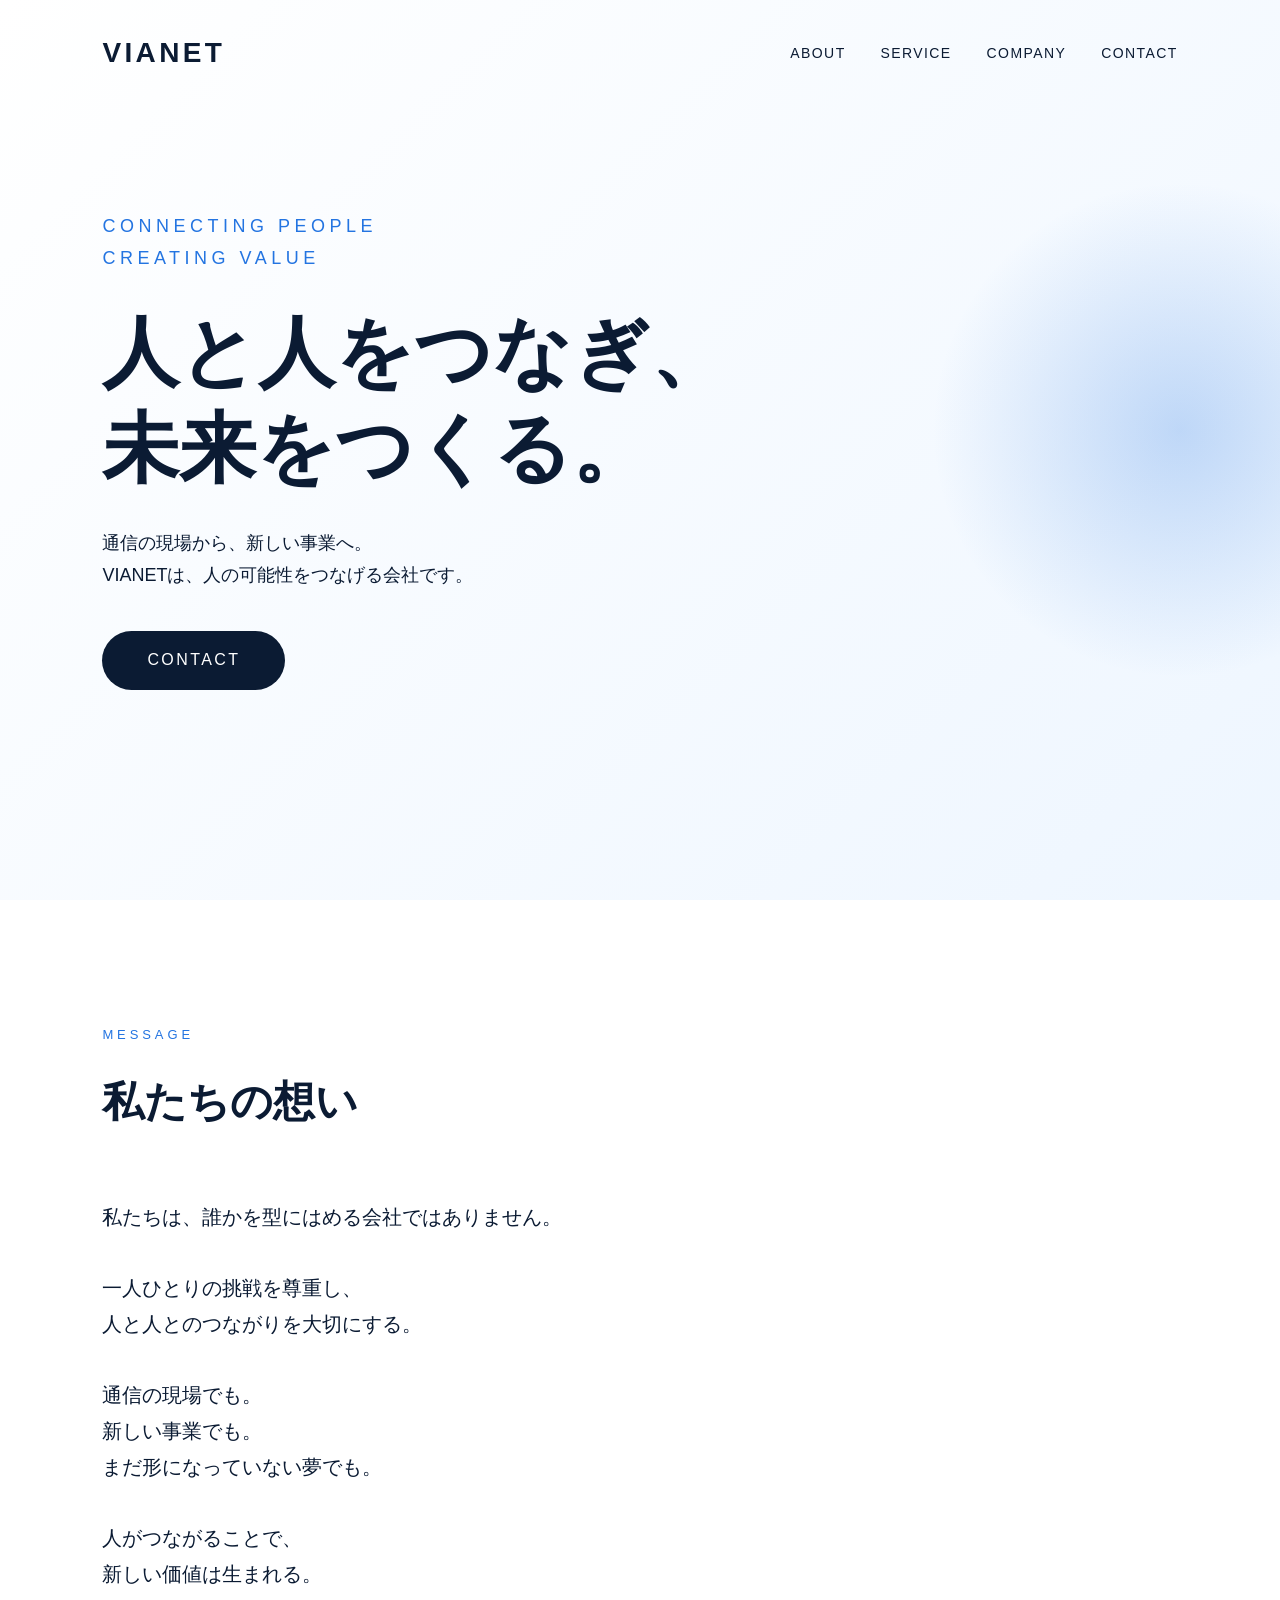
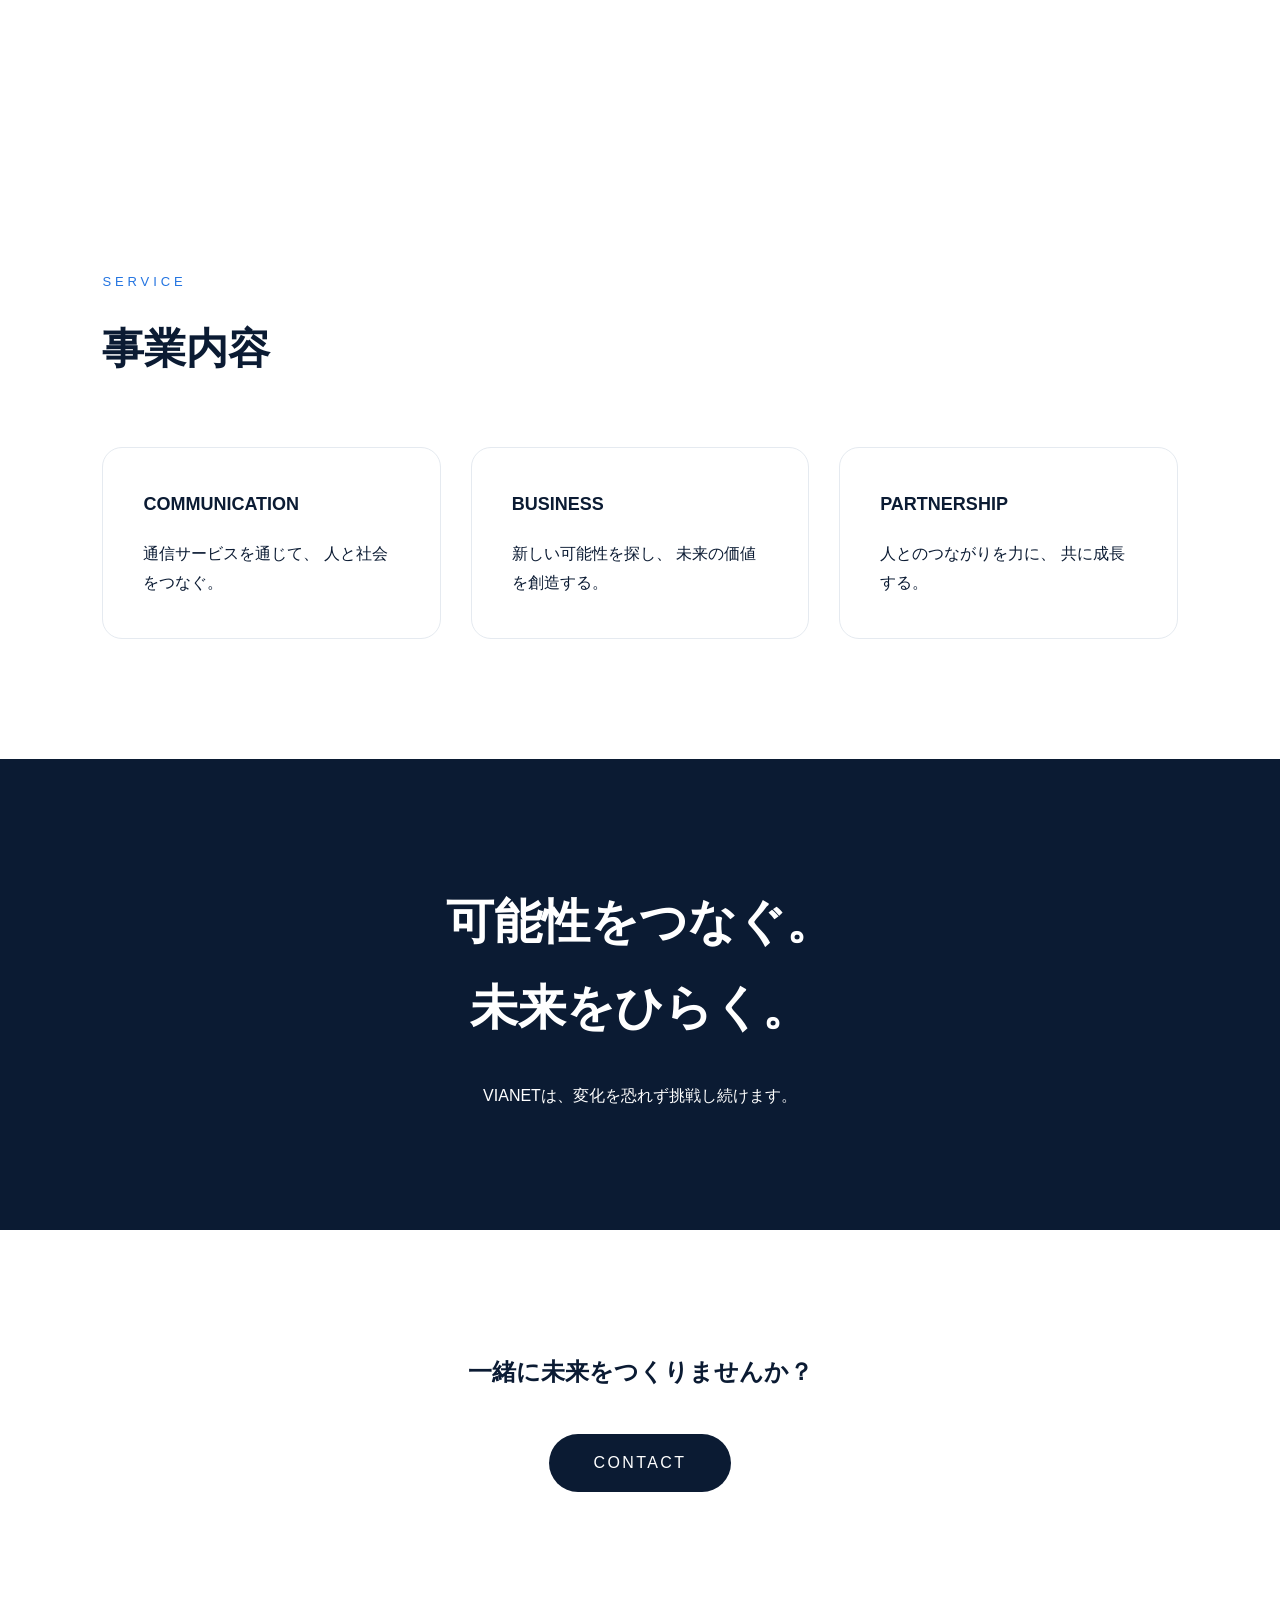
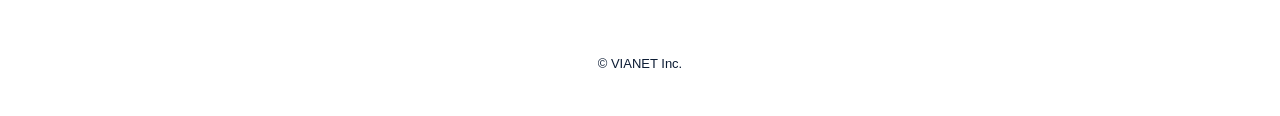
==== index.html @ 26346aeb "index.html を更新" ====
<!DOCTYPE html>
<html lang="ja">
<head>
  <meta charset="UTF-8">
  <meta name="viewport" content="width=device-width, initial-scale=1.0">
  <title>VIANET | 人と人をつなぎ、新しい価値を生み出す</title>
  <meta name="description" content="VIANETは通信を軸に、人と人とのつながりから新しい価値を創造する会社です。">
  <link rel="stylesheet" href="css/style.css">
  <link rel="stylesheet" href="css/responsive.css">
</head>
<body>
<header class="header">
  <div class="logo">
    VIANET
  </div>
  <nav>
    <a href="about.html">ABOUT</a>
    <a href="service.html">SERVICE</a>
    <a href="company.html">COMPANY</a>
    <a href="contact.html">CONTACT</a>
  </nav>
</header>
<main>
<section class="hero">
  <div class="hero-glow"></div>
  <div class="hero-content">
<p class="hero-sub">
  CONNECTING PEOPLE<br>
  CREATING VALUE
</p>
<h1>
  人と人をつなぎ、<br>
  未来をつくる。
</h1>
<p>
  通信の現場から、新しい事業へ。<br>
  VIANETは、人の可能性をつなげる会社です。
</p>
<a href="contact.html" class="btn">
  CONTACT
</a>
  </div>
</section>
<section class="message reveal">
<div class="section-title">
  <span>MESSAGE</span>
  <h2>私たちの想い</h2>
</div>
<div class="message-text">
<p>
私たちは、誰かを型にはめる会社ではありません。
</p>
<p>
一人ひとりの挑戦を尊重し、<br>
人と人とのつながりを大切にする。
</p>
<p>
通信の現場でも。<br>
新しい事業でも。<br>
まだ形になっていない夢でも。
</p>
<p>
人がつながることで、<br>
新しい価値は生まれる。
</p>
</div>
</section>
<section class="service reveal">
<div class="section-title">
<span>SERVICE</span>
<h2>事業内容</h2>
</div>
<div class="cards">
<div class="card reveal delay1">
<h3>COMMUNICATION</h3>
<p>
通信サービスを通じて、
人と社会をつなぐ。
</p>
</div>
<div class="card reveal delay2">
<h3>BUSINESS</h3>
<p>
新しい可能性を探し、
未来の価値を創造する。
</p>
</div>
<div class="card reveal delay3">
<h3>PARTNERSHIP</h3>
<p>
人とのつながりを力に、
共に成長する。
</p>
</div>
</div>
</section>
<section class="vision reveal">
<h2>
可能性をつなぐ。<br>
未来をひらく。
</h2>
<p>
VIANETは、変化を恐れず挑戦し続けます。
</p>
</section>
<section class="contact-area">
<h2>
一緒に未来をつくりませんか？
</h2>
<a href="contact.html" class="btn">
CONTACT
</a>
</section>
</main>
<footer>
<p>
© VIANET Inc.
</p>
</footer>
<script src="js/main.js"></script>
</body>
</html>
---- css/style.css ----
* {
    margin: 0;
    padding: 0;
    box-sizing: border-box;
    }

body {
font-family:
“Noto Sans JP”,
sans-serif;
color: #0b1b33;
background: #ffffff;
line-height: 1.8;
}

a {
text-decoration: none;
color: inherit;
}

.header {
width: 100%;
padding: 28px 8%;
display: flex;
justify-content: space-between;
align-items: center;
position: absolute;
top: 0;
z-index: 10;
}

.logo {
font-size: 28px;
font-weight: 800;
letter-spacing: 0.12em;
}

.header nav {
display: flex;
gap: 35px;
font-size: 14px;
letter-spacing: 0.1em;
}

.hero {
min-height: 100vh;
display: flex;
align-items: center;
padding: 0 8%;
background:
linear-gradient(
135deg,
#ffffff 0%,
#eef6ff 100%
);
}

.hero-sub {
font-size: 14px;
letter-spacing: .25em;
color: #2374e1;
margin-bottom: 30px;
}

.hero h1 {
font-size: clamp(42px,6vw,82px);
line-height: 1.25;
margin-bottom: 30px;
}

.hero p {
font-size: 18px;
}

.btn {
display: inline-block;
margin-top: 40px;
padding: 15px 45px;
border-radius: 50px;
background: #0b1b33;
color: white;
letter-spacing: .15em;
}

section {
padding: 120px 8%;
}

.section-title span {
color:#2374e1;
letter-spacing:.3em;
font-size:13px;
}

.section-title h2 {
font-size:42px;
margin-top:15px;
}

.message-text {
margin-top:60px;
font-size:20px;
}

.message-text p {
margin-bottom:35px;
}

.cards {
display:grid;
grid-template-columns:repeat(3,1fr);
gap:30px;
margin-top:60px;
}

.card {
padding:40px;
border:1px solid #e5eaf0;
border-radius:20px;
}

.card h3 {
font-size:18px;
margin-bottom:20px;
}

.vision {
background:#0b1b33;
color:white;
text-align:center;
}

.vision h2 {
font-size:48px;
margin-bottom:30px;
}

.contact-area {
text-align:center;
}

footer {
padding:40px;
text-align:center;
font-size:13px;
}
/* =====================
   HERO LIGHT ANIMATION
===================== */


.hero {
  position: relative;
  overflow: hidden;
}


.hero-glow {

  position: absolute;

  width: 500px;
  height: 500px;

  background:
  radial-gradient(
    circle,
    rgba(35,116,225,0.25),
    transparent 70%
  );


  top:20%;
  right:-150px;


  animation:
  glowMove 8s ease-in-out infinite;

}


.hero-content {
  position: relative;
  z-index: 2;
}



@keyframes glowMove {

0% {

 transform:
 translate(0,0)
 scale(1);

}


50% {

 transform:
 translate(-80px,40px)
 scale(1.2);

}


100% {

 transform:
 translate(0,0)
 scale(1);

}

}
/* =====================
   SCROLL ANIMATION
===================== */


.reveal {

  opacity: 0;

  transform:
  translateY(40px);

  transition:
  1s ease;

}


.reveal.active {

  opacity:1;

  transform:
  translateY(0);

}
---- css/responsive.css ----
/* ==========================
VIANET Mobile Responsive
========================== */

@media screen and (max-width: 768px) {

/* HEADER */

.header {
padding: 20px 6%;
}

.logo {
font-size: 22px;
letter-spacing: 0.1em;
}

/* NAV */

.header nav {
display: none;
}

/* HERO */

.hero {
min-height: 100svh;
padding: 100px 6% 60px;
}

.hero-content {
width: 100%;
}

.hero-sub {
font-size: 11px;
letter-spacing: .22em;
margin-bottom: 20px;
}

.hero h1 {
font-size: 42px;
line-height: 1.35;
margin-bottom: 25px;
}

.hero p {
font-size: 15px;
line-height: 1.8;
}

/* BUTTON */

.btn {
padding: 14px 36px;
font-size: 13px;
}

/* SECTION */

section {
padding: 75px 6%;
}

.section-title span {
font-size: 11px;
}

.section-title h2 {
font-size: 30px;
}

/* MESSAGE */

.message-text {
margin-top: 35px;
font-size: 16px;
line-height: 2;
}

.message-text p {
margin-bottom: 25px;
}

/* SERVICE */

.cards {
grid-template-columns: 1fr;
gap: 18px;
margin-top: 35px;
}

.card {
padding: 28px;
}

.card h3 {
font-size: 16px;
}

/* VISION */

.vision h2 {
font-size: 32px;
line-height: 1.45;
}

.vision p {
font-size: 14px;
}

/* CONTACT */

.contact-area h2 {
font-size: 26px;
line-height: 1.5;
}

/* FOOTER */

footer {
padding: 30px 15px;
font-size: 12px;
}

}
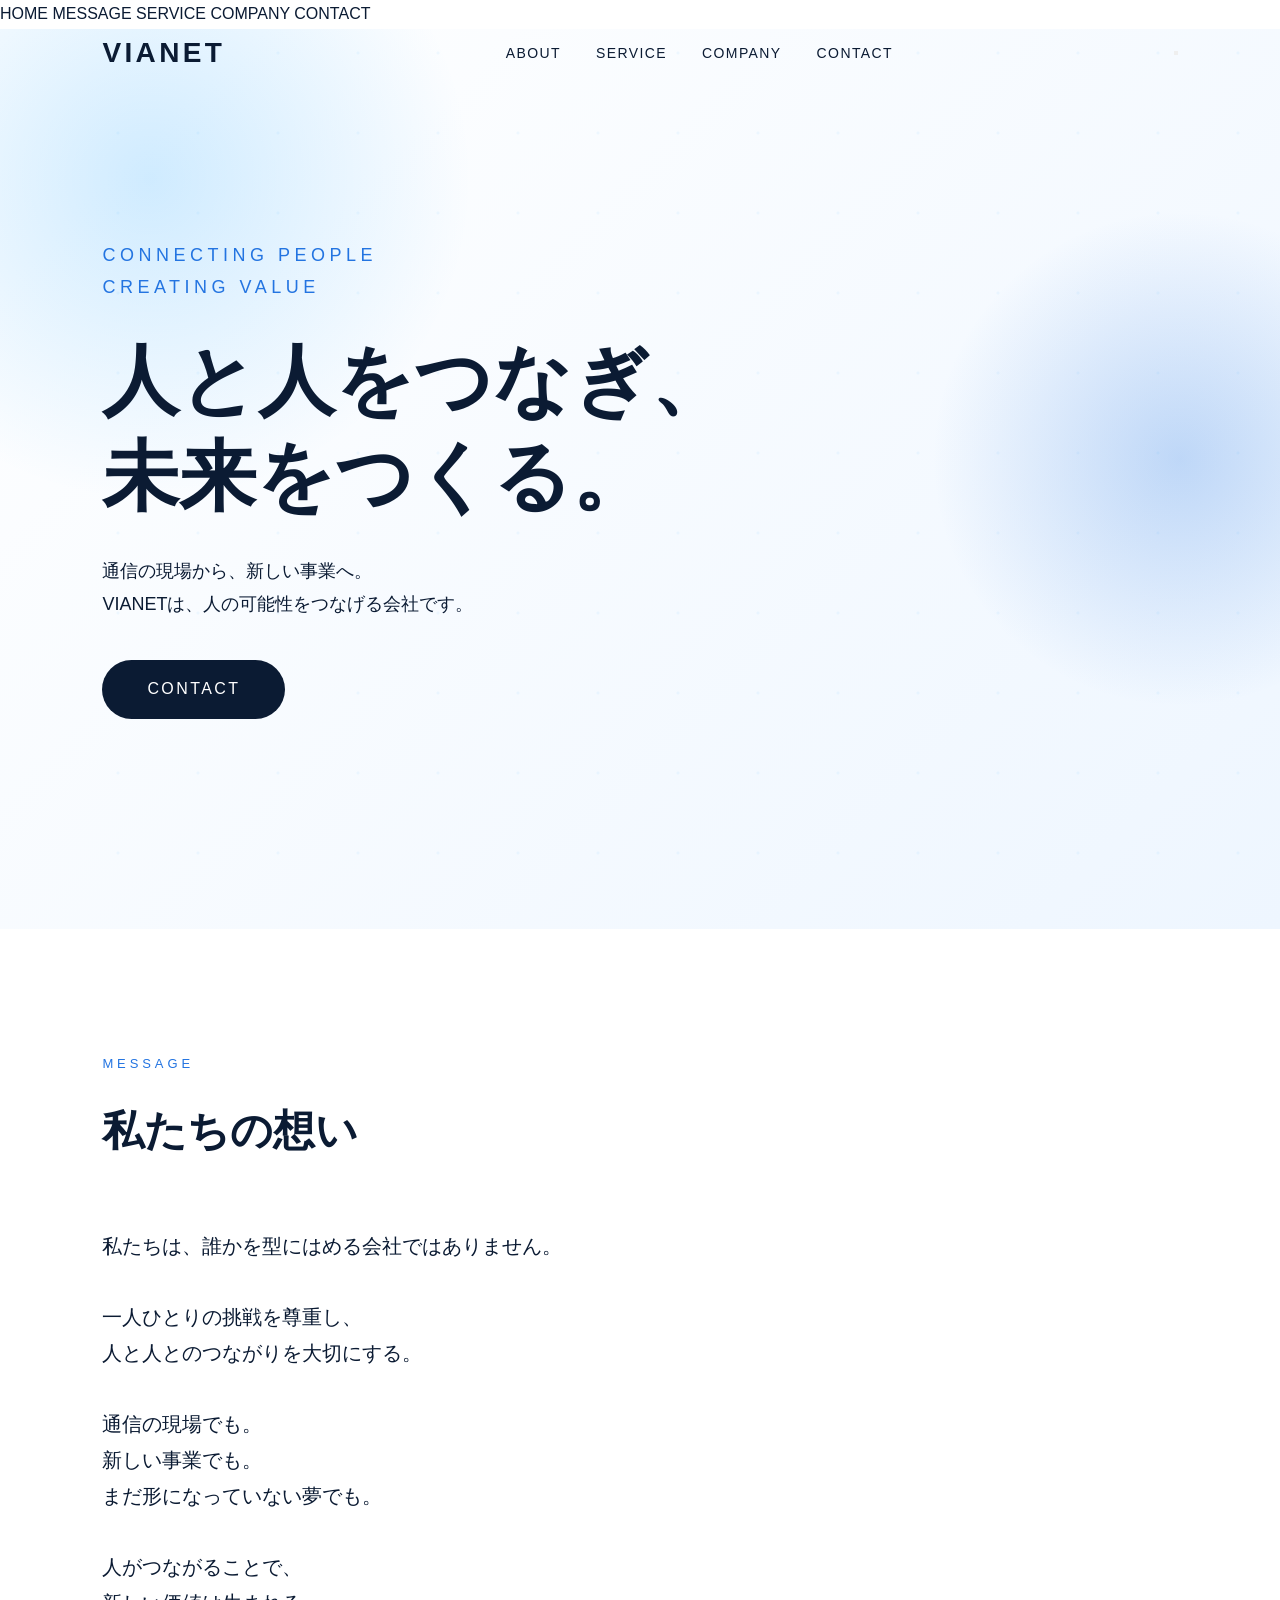
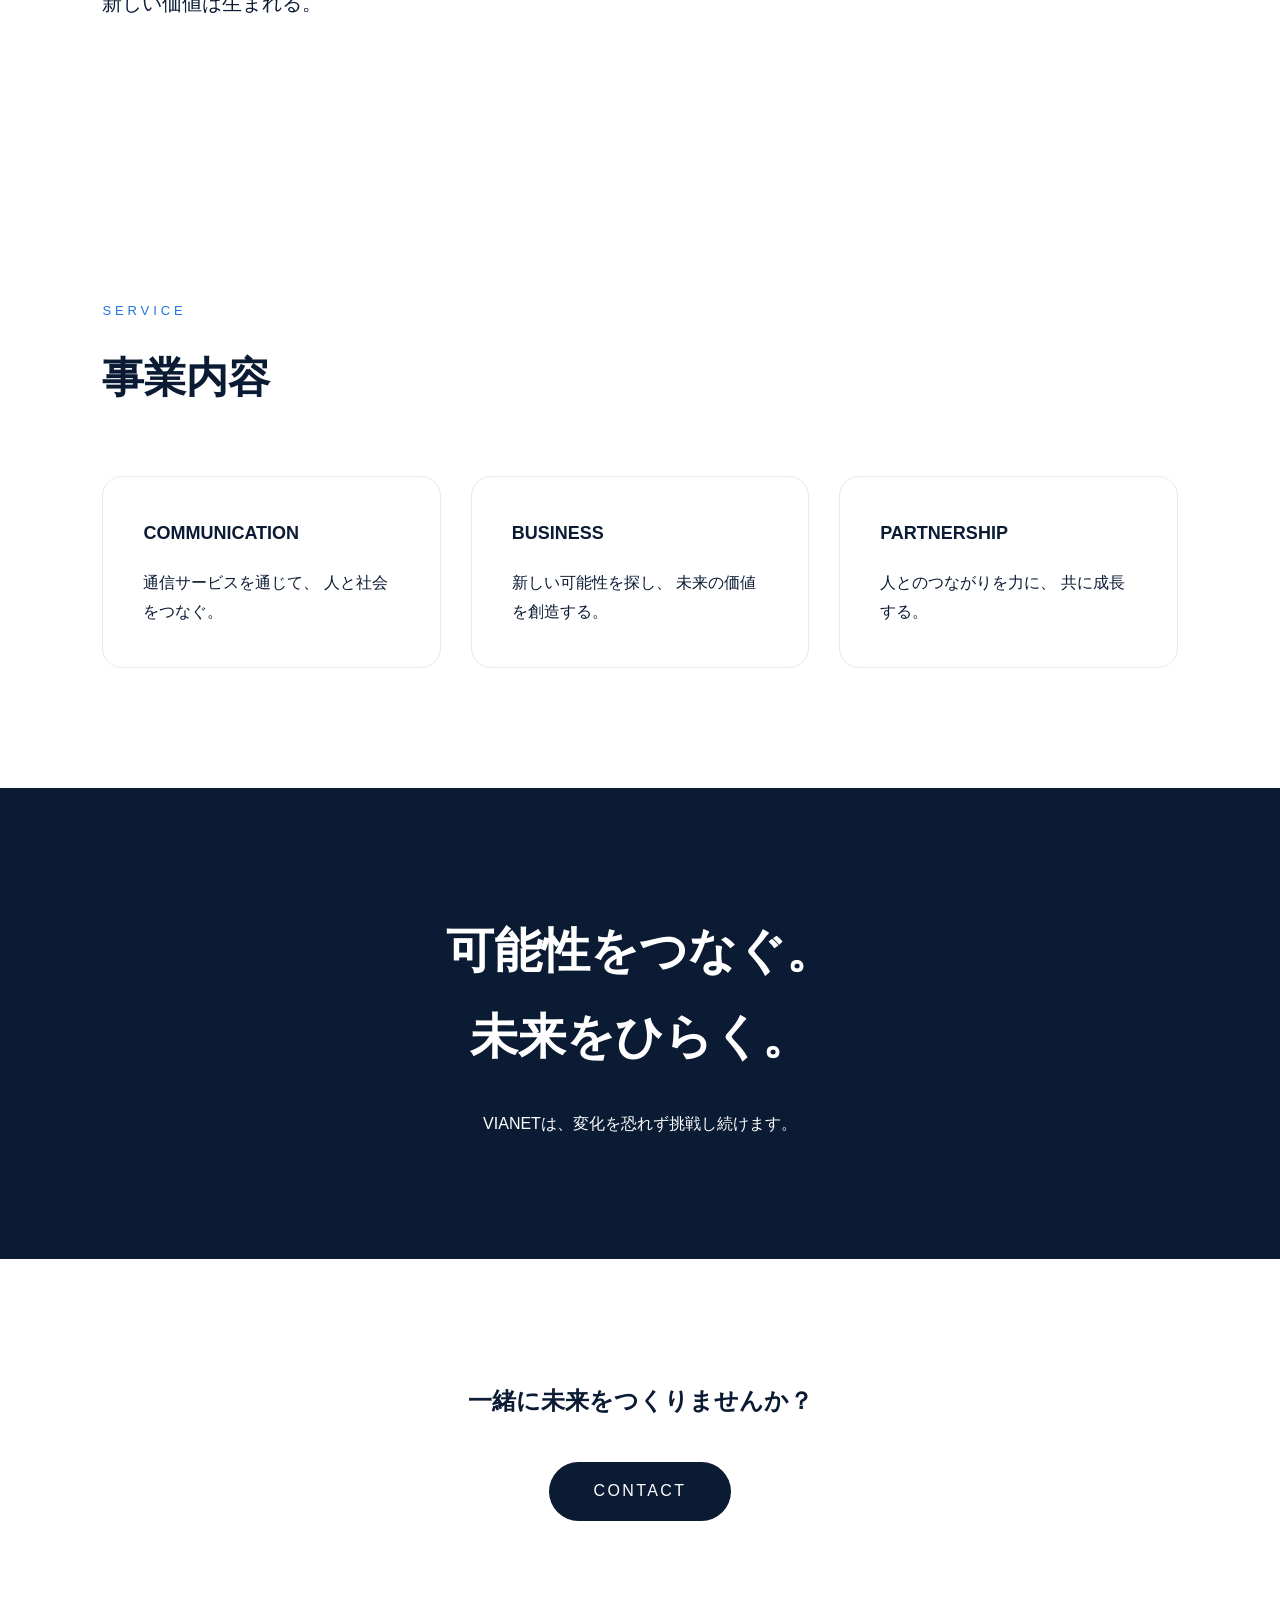
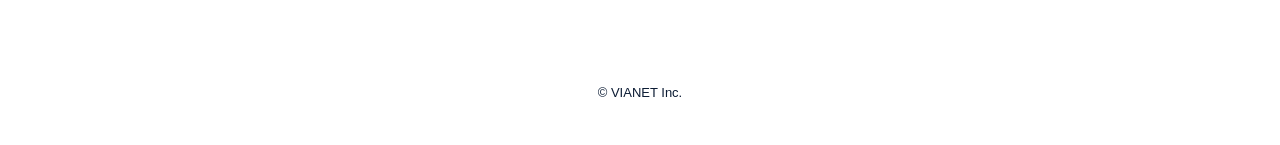
==== commit 4549893f: "index.html を更新" ====
--- a/index.html
+++ b/index.html
@@ -19,24 +19,52 @@
     <a href="company.html">COMPANY</a>
     <a href="contact.html">CONTACT</a>
   </nav>
+<button class="menu-btn">
+  <span></span>
+  <span></span>
+  <span></span>
+</button>
 </header>
+<div class="mobile-menu">
+
+  <a href="#home">
+    HOME
+  </a>
+
+  <a href="#message">
+    MESSAGE
+  </a>
+
+  <a href="#service">
+    SERVICE
+  </a>
+
+  <a href="#company">
+    COMPANY
+  </a>
+
+  <a href="#contact">
+    CONTACT
+  </a>
+
+</div>
 <main>
 <section class="hero">
   <div class="hero-glow"></div>
   <div class="hero-content">
-<p class="hero-sub">
+<p class="hero-sub hero-fade delay1">
   CONNECTING PEOPLE<br>
   CREATING VALUE
 </p>
-<h1>
+<h1 class="hero-fade delay2">
   人と人をつなぎ、<br>
   未来をつくる。
 </h1>
-<p>
+<p class="hero-fade delay3">
   通信の現場から、新しい事業へ。<br>
   VIANETは、人の可能性をつなげる会社です。
 </p>
-<a href="contact.html" class="btn">
+<a href="contact.html" class="btn hero-fade delay4">
   CONTACT
 </a>
   </div>
--- a/css/style.css
+++ b/css/style.css
@@ -241,4 +241,195 @@
   transform:
   translateY(0);
 
+}
+/* =====================
+   SERVICE CARD DELAY
+===================== */
+
+
+.delay1 {
+
+  transition-delay: 0.1s;
+
+}
+
+
+.delay2 {
+
+  transition-delay: 0.3s;
+
+}
+
+
+.delay3 {
+
+  transition-delay: 0.5s;
+
+}
+/* =====================
+   HERO TEXT ANIMATION
+===================== */
+
+
+.hero-fade {
+
+  opacity: 0;
+
+  transform:
+  translateY(30px);
+
+  animation:
+  heroShow 1s ease forwards;
+
+}
+
+
+.hero-fade.delay1 {
+
+  animation-delay:0.3s;
+
+}
+
+
+.hero-fade.delay2 {
+
+  animation-delay:0.6s;
+
+}
+
+
+.hero-fade.delay3 {
+
+  animation-delay:0.9s;
+
+}
+
+
+.hero-fade.delay4 {
+
+  animation-delay:1.2s;
+
+}
+
+
+
+@keyframes heroShow {
+
+from {
+
+  opacity:0;
+
+  transform:
+  translateY(30px);
+
+}
+
+
+to {
+
+  opacity:1;
+
+  transform:
+  translateY(0);
+
+}
+
+}
+/* =====================
+   FUTURE NETWORK EFFECT
+===================== */
+
+
+.hero::before {
+
+  content:"";
+
+  position:absolute;
+
+  width:700px;
+  height:700px;
+
+  top:-200px;
+  left:-200px;
+
+
+  background:
+  radial-gradient(
+    circle,
+    rgba(0,150,255,0.18),
+    transparent 65%
+  );
+
+
+  animation:
+  networkPulse 10s ease-in-out infinite;
+
+}
+
+
+.hero::after {
+
+  content:"";
+
+  position:absolute;
+
+  width:100%;
+  height:100%;
+
+
+  background:
+  radial-gradient(
+    circle at 20% 30%,
+    rgba(0,150,255,0.12) 1px,
+    transparent 2px
+  );
+
+
+  background-size:
+  80px 80px;
+
+
+  opacity:.4;
+
+  animation:
+  particleMove 20s linear infinite;
+
+}
+
+
+
+@keyframes networkPulse {
+
+0%,100% {
+
+transform:scale(1);
+
+}
+
+
+50% {
+
+transform:scale(1.15);
+
+}
+
+}
+
+
+
+@keyframes particleMove {
+
+from {
+
+transform:translateY(0);
+
+}
+
+
+to {
+
+transform:translateY(-80px);
+
+}
+
 }
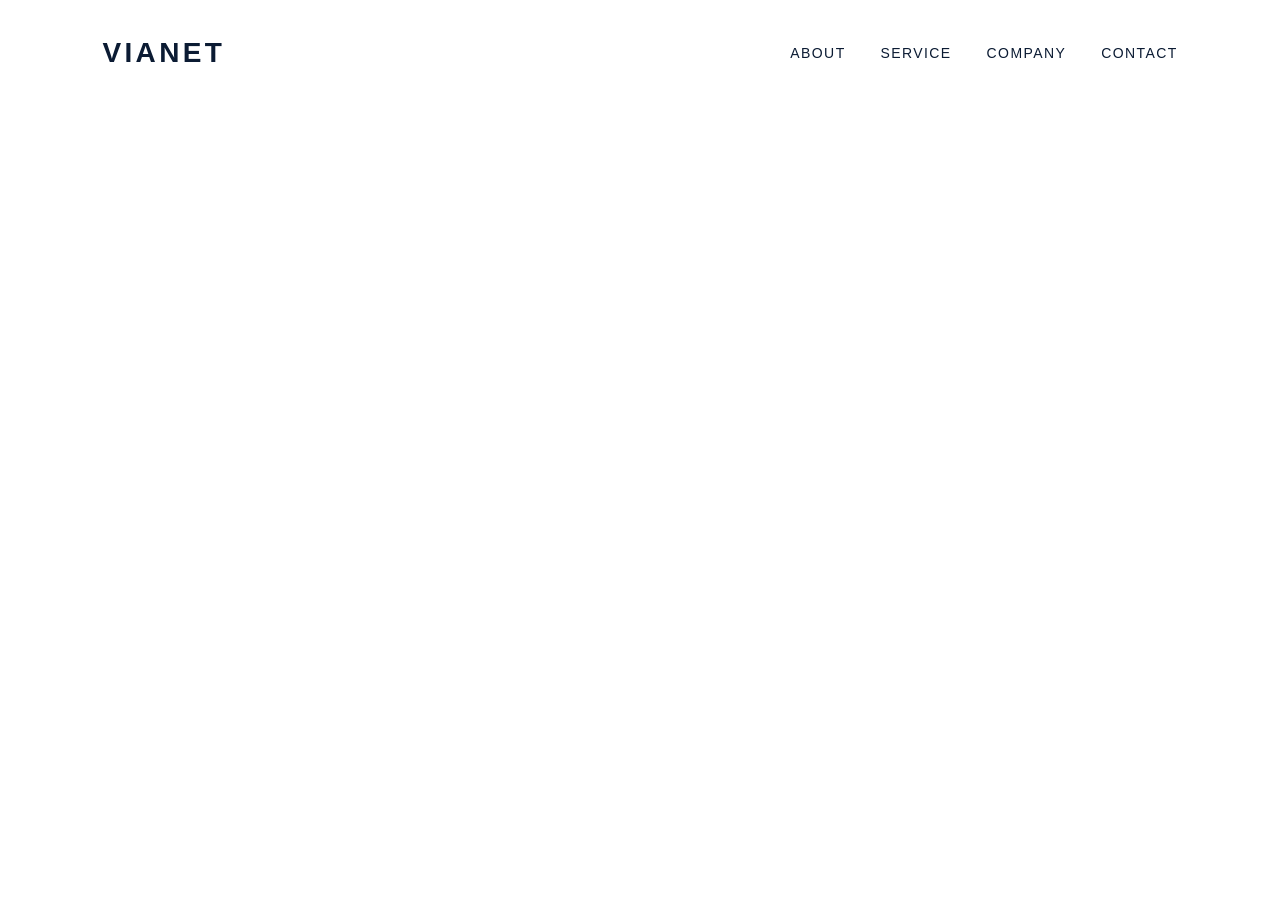
==== commit 22b09567: "index.html を更新" ====
--- a/index.html
+++ b/index.html
@@ -26,26 +26,13 @@
 </button>
 </header>
 <div class="mobile-menu">
+<div class="mobile-menu">
 
-  <a href="#home">
-    HOME
-  </a>
-
-  <a href="#message">
-    MESSAGE
-  </a>
-
-  <a href="#service">
-    SERVICE
-  </a>
-
-  <a href="#company">
-    COMPANY
-  </a>
-
-  <a href="#contact">
-    CONTACT
-  </a>
+  <a href="#home">HOME</a>
+  <a href="#message">MESSAGE</a>
+  <a href="#service">SERVICE</a>
+  <a href="#company">COMPANY</a>
+  <a href="#contact">CONTACT</a>
 
 </div>
 <main>
--- a/css/style.css
+++ b/css/style.css
@@ -432,4 +432,163 @@
 
 }
 
+}
+/* =====================
+   MOBILE MENU
+===================== */
+
+
+.menu-btn {
+
+  display:none;
+
+}
+
+
+.mobile-menu {
+
+  display:none;
+
+}
+
+
+
+@media screen and (max-width:768px){
+
+
+.menu-btn {
+
+  display:block;
+
+  background:none;
+
+  border:none;
+
+  position:fixed;
+
+  top:20px;
+
+  right:20px;
+
+  z-index:2000;
+
+}
+
+
+
+.menu-btn span {
+
+ display:block;
+
+ width:28px;
+
+ height:2px;
+
+ background:#111;
+
+ margin:6px;
+
+}
+
+
+
+.mobile-menu {
+
+ position:fixed;
+
+ top:0;
+ right:0;
+
+ width:75%;
+
+ height:100vh;
+
+ background:white;
+
+ display:flex;
+
+ flex-direction:column;
+
+ justify-content:center;
+
+ gap:30px;
+
+ padding-left:40px;
+
+
+ transform:translateX(100%);
+
+ transition:.5s ease;
+
+}
+
+
+
+.mobile-menu.active {
+
+ transform:translateX(0);
+
+}
+
+
+
+}
+/* MOBILE MENU FIX */
+
+.mobile-menu {
+
+  position: fixed;
+
+  top:0;
+
+  right:0;
+
+  width:80%;
+
+  height:100vh;
+
+  background:#fff;
+
+  z-index:999;
+
+  display:flex;
+
+  flex-direction:column;
+
+  justify-content:center;
+
+  gap:32px;
+
+  padding-left:40px;
+
+  transform:translateX(100%);
+
+  transition:0.5s ease;
+
+}
+
+
+.mobile-menu.active {
+
+  transform:translateX(0);
+
+}
+.menu-btn.active span:nth-child(1){
+
+ transform:translateY(8px) rotate(45deg);
+
+}
+
+
+.menu-btn.active span:nth-child(2){
+
+ opacity:0;
+
+}
+
+
+.menu-btn.active span:nth-child(3){
+
+ transform:translateY(-8px) rotate(-45deg);
+
 }
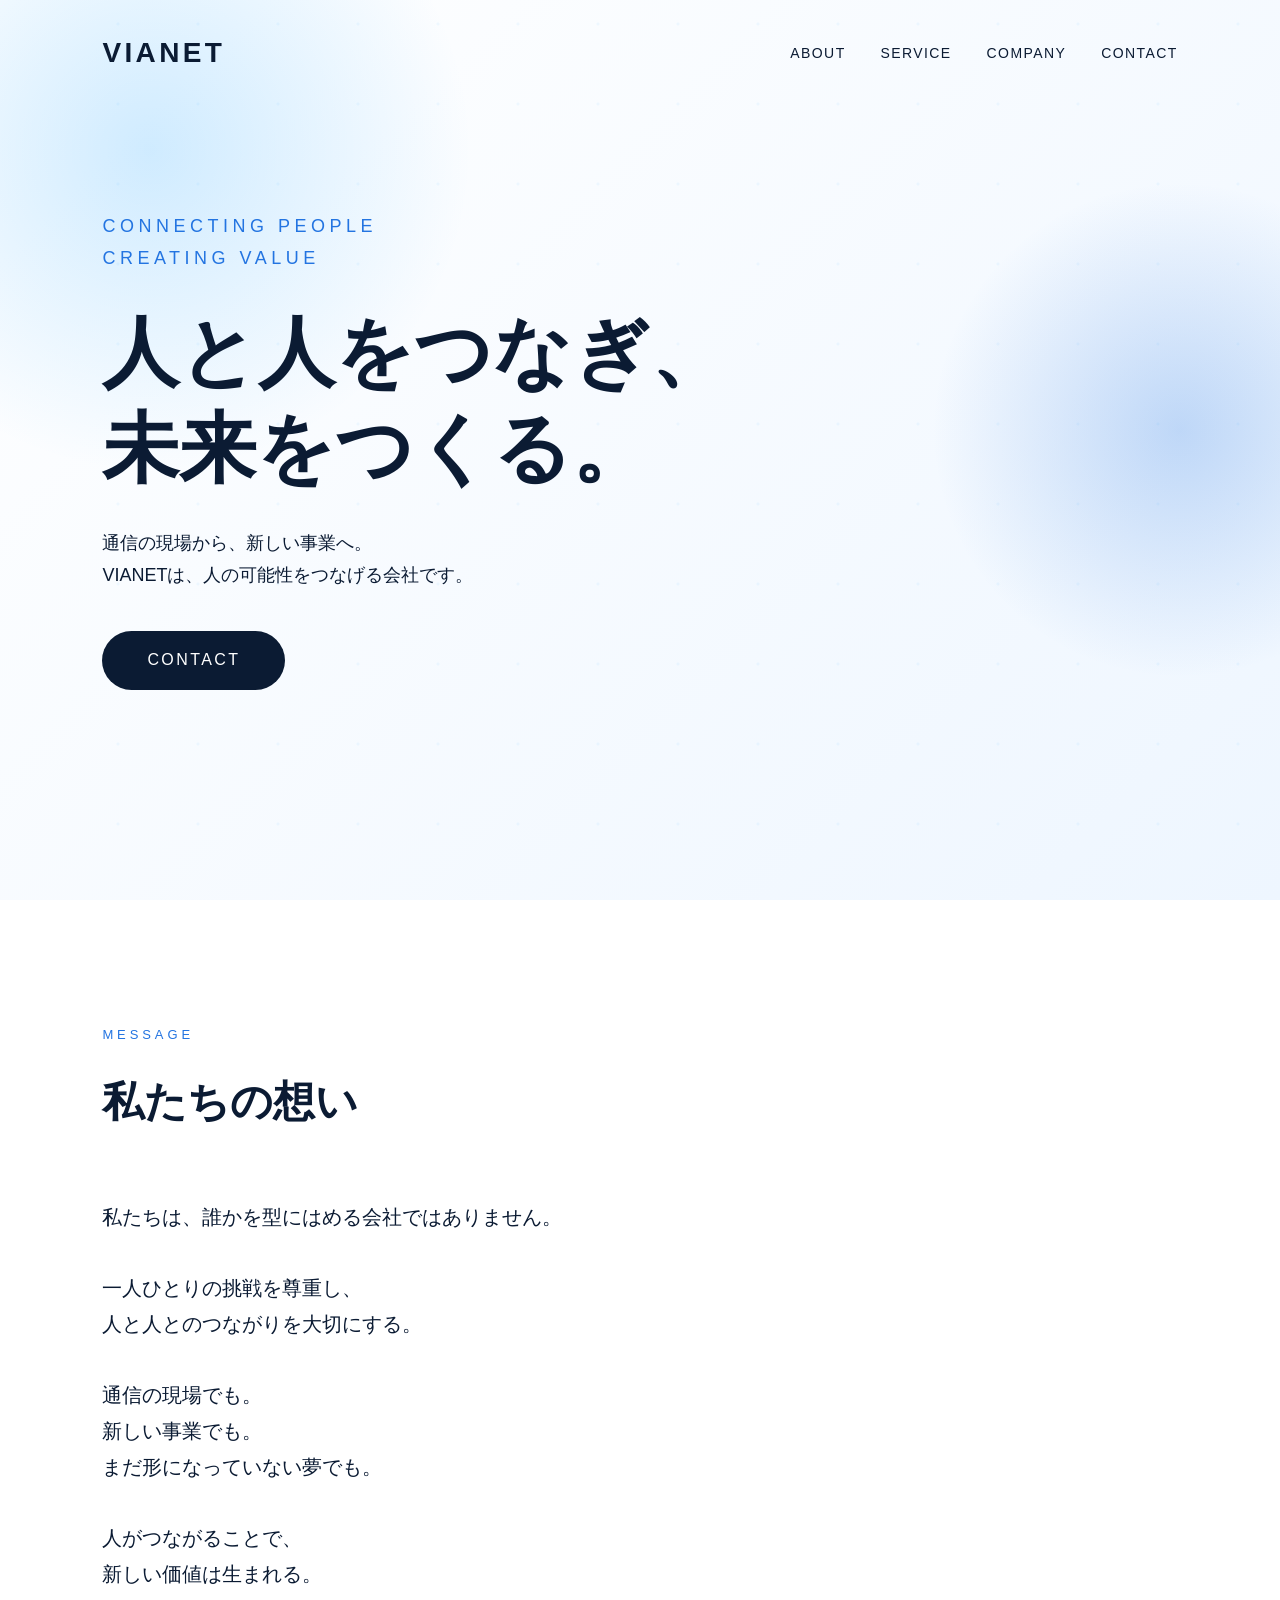
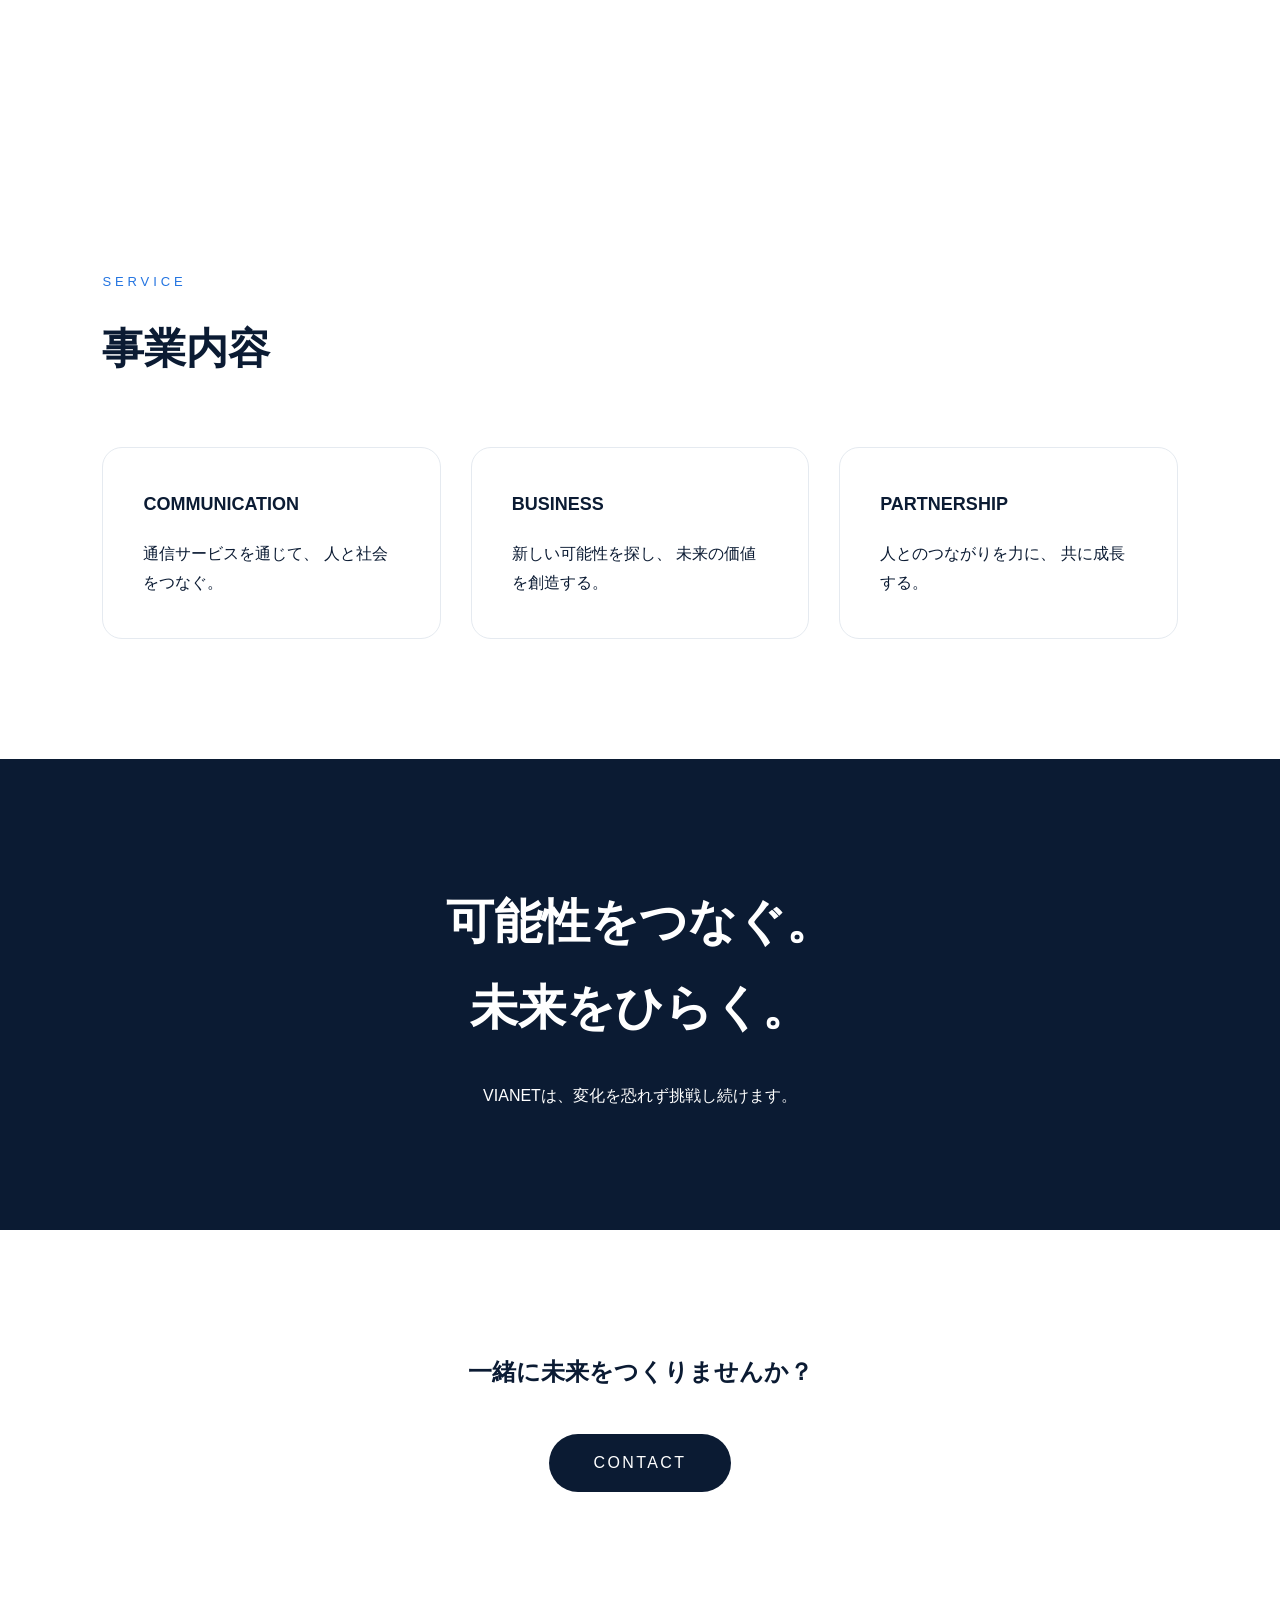
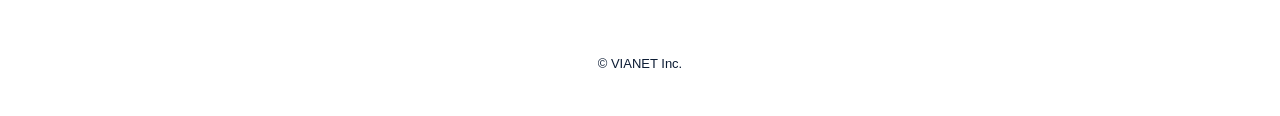
==== commit 1a339c6e: "Remove duplicate mobile-menu div" ====
--- a/index.html
+++ b/index.html
@@ -25,7 +25,6 @@
   <span></span>
 </button>
 </header>
-<div class="mobile-menu">
 <div class="mobile-menu">
 
   <a href="#home">HOME</a>
@@ -134,4 +133,4 @@
 </footer>
 <script src="js/main.js"></script>
 </body>
-</html>+</html>
--- a/css/style.css
+++ b/css/style.css
@@ -566,29 +566,18 @@
   transition:0.5s ease;
 
 }
-
-
-.mobile-menu.active {
-
-  transform:translateX(0);
-
-}
-.menu-btn.active span:nth-child(1){
-
- transform:translateY(8px) rotate(45deg);
-
-}
-
-
-.menu-btn.active span:nth-child(2){
-
- opacity:0;
-
-}
-
-
-.menu-btn.active span:nth-child(3){
-
- transform:translateY(-8px) rotate(-45deg);
-
-}+document.addEventListener("DOMContentLoaded", () => {
+
+  const menuBtn = document.querySelector(".menu-btn");
+  const mobileMenu = document.querySelector(".mobile-menu");
+
+  if (!menuBtn || !mobileMenu) return;
+
+  menuBtn.addEventListener("click", () => {
+
+    menuBtn.classList.toggle("active");
+    mobileMenu.classList.toggle("active");
+
+  });
+
+});
